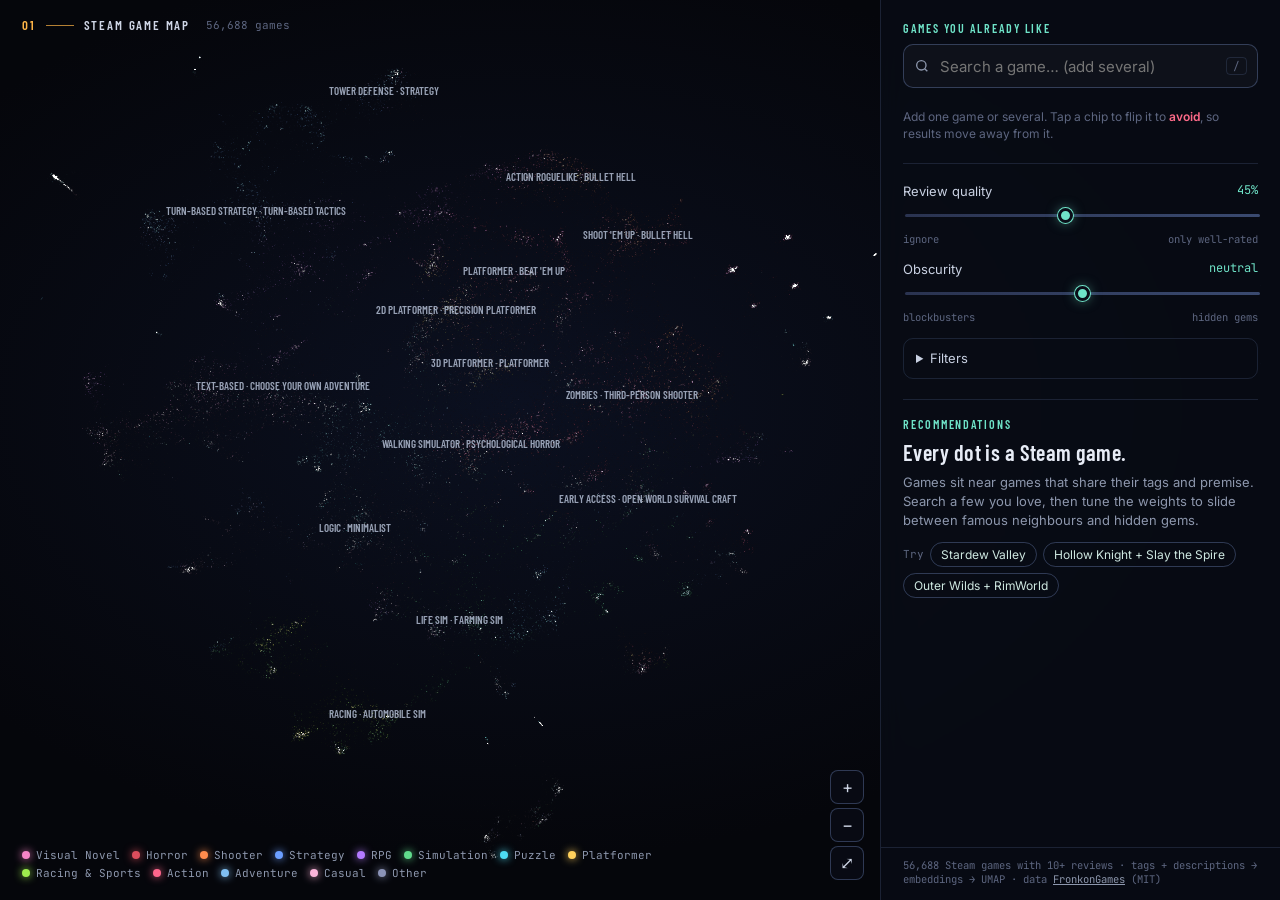
==== index.html @ 376da9a8 "Steam Game Map: search games you like on a map of every Steam game Co-Authored-By: Claude Opus 5.5 <" ====
<!doctype html>
<html lang="en">
<head>
<meta charset="utf-8">
<meta name="viewport" content="width=device-width, initial-scale=1">
<title>Steam Game Map</title>
<meta name="description" content="Search games you already like on a map of every Steam game and get recommendations weighted by reviews and obscurity.">
<link rel="preconnect" href="https://fonts.googleapis.com">
<link href="https://fonts.googleapis.com/css2?family=Barlow+Condensed:wght@500;600;700&family=JetBrains+Mono:wght@400;500&family=Inter:wght@400;500;600&display=swap" rel="stylesheet">
<link rel="stylesheet" href="style.css">
</head>
<body>
<canvas id="gl"></canvas>
<canvas id="overlay"></canvas>

<header class="brand">
  <span class="idx">01</span><span class="rule"></span><span>STEAM GAME MAP</span>
  <span class="count" id="count"></span>
</header>

<aside id="panel">
  <div class="panel-scroll">
    <section class="search">
      <label class="eyebrow" for="q">Games you already like</label>
      <div class="searchbox">
        <svg viewBox="0 0 24 24" aria-hidden="true"><circle cx="11" cy="11" r="7"/><path d="M20 20l-4-4"/></svg>
        <input id="q" type="text" autocomplete="off" spellcheck="false" placeholder="Search a game… (add several)">
        <kbd>/</kbd>
      </div>
      <ul id="suggest" role="listbox"></ul>
      <div id="chips"></div>
      <p class="hint" id="hint">Add one game or several. Tap a chip to flip it to <b class="avoid-word">avoid</b>, so results move away from it.</p>
    </section>

    <section class="controls" id="controls">
      <div class="seg" role="radiogroup" aria-label="Combine games">
        <button data-mode="all" class="on" role="radio" aria-checked="true">Like all<small>close to every pick</small></button>
        <button data-mode="any" role="radio" aria-checked="false">Like any<small>near at least one</small></button>
      </div>

      <div class="slider">
        <div class="row"><span>Review quality</span><output id="o-quality"></output></div>
        <input type="range" id="quality" min="0" max="100" value="45">
        <div class="ends"><span>ignore</span><span>only well-rated</span></div>
      </div>
      <div class="slider">
        <div class="row"><span>Obscurity</span><output id="o-obscure"></output></div>
        <input type="range" id="obscure" min="-100" max="100" value="0">
        <div class="ends"><span>blockbusters</span><span>hidden gems</span></div>
      </div>

      <details class="filters">
        <summary>Filters</summary>
        <div class="frow">
          <label>Min reviews<select id="minrev">
            <option value="10">10+</option><option value="50" selected>50+</option><option value="200">200+</option>
            <option value="1000">1k+</option><option value="10000">10k+</option></select></label>
          <label>Max price<select id="maxprice">
            <option value="99999" selected>Any</option><option value="0">Free</option><option value="500">Under $5</option>
            <option value="1000">Under $10</option><option value="2000">Under $20</option><option value="4000">Under $40</option></select></label>
        </div>
        <div class="frow">
          <label>From year<input type="number" id="y0" min="1997" max="2026" value="1997"></label>
          <label>To year<input type="number" id="y1" min="1997" max="2026" value="2026"></label>
        </div>
      </details>
    </section>

    <section class="results">
      <div class="eyebrow results-head"><span id="rtitle">Recommendations</span><span id="rcount"></span></div>
      <ol id="list"></ol>
      <div id="empty" class="empty">
        <p class="big">Every dot is a Steam game.</p>
        <p>Games sit near games that share their tags and premise. Search a few you love, then tune the weights to slide between famous neighbours and hidden gems.</p>
        <div class="try">Try
          <button data-try="413150">Stardew Valley</button>
          <button data-try="367520,646570">Hollow Knight + Slay the Spire</button>
          <button data-try="753640,294100">Outer Wilds + RimWorld</button>
        </div>
      </div>
    </section>
  </div>
  <footer class="src" id="src"></footer>
</aside>

<div id="legend"></div>
<div id="tip" role="tooltip"></div>
<div id="zoom">
  <button id="zin" aria-label="Zoom in">+</button>
  <button id="zout" aria-label="Zoom out">−</button>
  <button id="zfit" aria-label="Fit map">⤢</button>
</div>
<div id="loading"><div class="pulse"></div><span id="loadmsg">Loading every Steam game…</span></div>

<script src="app.js"></script>
</body>
</html>
---- style.css ----
:root {
  --bg: #05060b;
  --panel: rgba(9, 12, 22, 0.86);
  --panel-solid: #0a0d18;
  --line: rgba(130, 160, 220, 0.16);
  --line-strong: rgba(130, 160, 220, 0.32);
  --text: #e7ecf6;
  --muted: #8d97ad;
  --dim: #5d6680;
  --accent: #ffb547;      /* selected games */
  --accent-2: #6fe3c8;    /* recommendations */
  --avoid: #ff6b8a;
  --mono: "JetBrains Mono", ui-monospace, Menlo, monospace;
  --cond: "Barlow Condensed", "Inter", sans-serif;
  --sans: "Inter", system-ui, -apple-system, sans-serif;
  --panel-w: 400px;
  color-scheme: dark;
}
* { box-sizing: border-box; }
html, body { margin: 0; height: 100%; overflow: hidden; background: var(--bg); color: var(--text); font: 14px/1.45 var(--sans); }
canvas { position: fixed; inset: 0; width: 100%; height: 100%; display: block; }
#gl { background: radial-gradient(ellipse at 40% 45%, #0b1020 0%, #05060b 65%); }
#overlay { pointer-events: none; }
button { font: inherit; color: inherit; cursor: pointer; }

.brand {
  position: fixed; top: 18px; left: 22px; display: flex; align-items: center; gap: 10px;
  font: 600 13px/1 var(--cond); letter-spacing: .14em; color: #cfd6e6; pointer-events: none;
}
.brand .idx { color: var(--accent); }
.brand .rule { width: 28px; height: 1px; background: var(--accent); opacity: .7; }
.brand .count { font: 400 11px var(--mono); letter-spacing: 0; color: var(--dim); margin-left: 6px; }

/* ---------- panel ---------- */
#panel {
  position: fixed; top: 0; right: 0; bottom: 0; width: var(--panel-w);
  background: var(--panel); backdrop-filter: blur(14px); -webkit-backdrop-filter: blur(14px);
  border-left: 1px solid var(--line); display: flex; flex-direction: column; z-index: 5;
}
.panel-scroll { flex: 1; overflow-y: auto; padding: 22px 22px 12px; scrollbar-width: thin; scrollbar-color: #2a3350 transparent; }
.eyebrow { font: 600 12px/1 var(--cond); letter-spacing: .16em; text-transform: uppercase; color: var(--accent-2); display: block; margin-bottom: 10px; }

.searchbox { position: relative; display: flex; align-items: center; gap: 8px; border: 1px solid var(--line-strong); border-radius: 10px; padding: 0 10px; background: rgba(255,255,255,.03); transition: border-color .15s; }
.searchbox:focus-within { border-color: var(--accent); box-shadow: 0 0 0 3px rgba(255,181,71,.12); }
.searchbox svg { width: 16px; height: 16px; fill: none; stroke: var(--muted); stroke-width: 2; flex: none; }
.searchbox input { flex: 1; min-width: 0; height: 42px; background: none; border: 0; outline: 0; color: var(--text); font: 15px var(--sans); }
.searchbox kbd { font: 11px var(--mono); color: var(--dim); border: 1px solid var(--line); border-radius: 4px; padding: 1px 6px; }

#suggest { list-style: none; margin: 6px 0 0; padding: 4px; border: 1px solid var(--line-strong); border-radius: 10px; background: var(--panel-solid); display: none; max-height: 340px; overflow-y: auto; }
#suggest.open { display: block; }
#suggest li { display: flex; align-items: center; gap: 10px; padding: 6px 8px; border-radius: 7px; cursor: pointer; }
#suggest li.act, #suggest li:hover { background: rgba(111,227,200,.1); }
#suggest img { width: 64px; height: 30px; object-fit: cover; border-radius: 4px; background: #141a2c; flex: none; }
#suggest .nm { flex: 1; min-width: 0; white-space: nowrap; overflow: hidden; text-overflow: ellipsis; }
#suggest .mt { font: 11px var(--mono); color: var(--dim); flex: none; }

#chips { display: flex; flex-wrap: wrap; gap: 6px; margin-top: 10px; }
.chip { display: inline-flex; align-items: center; gap: 6px; border: 1px solid rgba(255,181,71,.5); background: rgba(255,181,71,.1); color: #ffd79a; border-radius: 999px; padding: 4px 4px 4px 11px; font-size: 13px; max-width: 100%; }
.chip.avoid { border-color: rgba(255,107,138,.55); background: rgba(255,107,138,.1); color: #ffb3c3; }
.chip.avoid .lbl { text-decoration: line-through; text-decoration-color: rgba(255,107,138,.7); }
.chip .lbl { white-space: nowrap; overflow: hidden; text-overflow: ellipsis; cursor: pointer; }
.chip .x { border: 0; background: rgba(255,255,255,.08); width: 20px; height: 20px; border-radius: 50%; line-height: 1; font-size: 13px; flex: none; }
.chip .x:hover { background: rgba(255,255,255,.2); }
.hint { color: var(--dim); font-size: 12px; margin: 10px 0 0; }
.avoid-word { color: var(--avoid); font-weight: 600; }

.controls { margin-top: 20px; padding-top: 18px; border-top: 1px solid var(--line); }
.seg { display: grid; grid-template-columns: repeat(2, 1fr); gap: 4px; padding: 3px; border: 1px solid var(--line); border-radius: 10px; margin-bottom: 16px; }
.seg button { border: 0; background: none; padding: 7px 4px; border-radius: 7px; font-weight: 600; font-size: 13px; color: var(--muted); display: flex; flex-direction: column; align-items: center; gap: 1px; }
.seg button small { font: 400 10px var(--sans); color: var(--dim); }
.seg button.on { background: rgba(111,227,200,.13); color: var(--accent-2); }
.seg.single { display: none; }

.slider { margin-bottom: 14px; }
.slider .row { display: flex; justify-content: space-between; font-size: 13px; color: #c9d1e2; margin-bottom: 4px; }
.slider output { font: 12px var(--mono); color: var(--accent-2); }
.slider .ends { display: flex; justify-content: space-between; font: 10.5px var(--mono); color: var(--dim); margin-top: 2px; }
input[type=range] { -webkit-appearance: none; appearance: none; width: 100%; height: 18px; background: transparent; }
input[type=range]::-webkit-slider-runnable-track { height: 3px; border-radius: 3px; background: linear-gradient(90deg, #2a3350, #3a4a70); }
input[type=range]::-moz-range-track { height: 3px; border-radius: 3px; background: #2f3a58; }
input[type=range]::-webkit-slider-thumb { -webkit-appearance: none; width: 15px; height: 15px; margin-top: -6px; border-radius: 50%; background: var(--accent-2); border: 3px solid var(--panel-solid); box-shadow: 0 0 0 1px var(--accent-2), 0 0 12px rgba(111,227,200,.5); }
input[type=range]::-moz-range-thumb { width: 12px; height: 12px; border-radius: 50%; background: var(--accent-2); border: 3px solid var(--panel-solid); }

.filters { border: 1px solid var(--line); border-radius: 10px; padding: 0 12px; }
.filters summary { cursor: pointer; padding: 10px 0; font-size: 13px; color: #c9d1e2; }
.filters[open] summary { border-bottom: 1px solid var(--line); margin-bottom: 10px; }
.frow { display: grid; grid-template-columns: 1fr 1fr; gap: 10px; margin-bottom: 10px; }
.frow label { display: flex; flex-direction: column; gap: 4px; font-size: 11.5px; color: var(--muted); }
.frow select, .frow input { background: #0e1324; color: var(--text); border: 1px solid var(--line-strong); border-radius: 7px; height: 32px; padding: 0 8px; font: 13px var(--sans); }

.results { margin-top: 20px; padding-top: 18px; border-top: 1px solid var(--line); }
.results-head { display: flex; justify-content: space-between; }
.results-head #rcount { color: var(--dim); font: 11px var(--mono); letter-spacing: 0; text-transform: none; }
#list { list-style: none; margin: 0; padding: 0; counter-reset: r; }
#list li { position: relative; display: grid; grid-template-columns: 120px 1fr; gap: 10px; padding: 9px 8px; margin: 0 -8px; border-radius: 9px; cursor: pointer; counter-increment: r; }
#list li:hover, #list li.hot { background: rgba(111,227,200,.07); }
#list img { width: 120px; height: 56px; object-fit: cover; border-radius: 6px; background: #141a2c; }
#list .t { font-weight: 600; font-size: 14px; line-height: 1.25; white-space: nowrap; overflow: hidden; text-overflow: ellipsis; }
#list .t::before { content: counter(r) "  "; font: 500 11px var(--mono); color: var(--dim); }
#list .m { font: 11px var(--mono); color: var(--muted); margin-top: 3px; display: flex; gap: 10px; flex-wrap: wrap; }
#list .m .sim { color: var(--accent-2); }
#list .m .gem { color: #c6a7ff; }
#list .tags { font-size: 11.5px; color: var(--dim); margin-top: 3px; white-space: nowrap; overflow: hidden; text-overflow: ellipsis; }
#list .why { font-size: 11.5px; color: #a8b2c8; margin-top: 2px; white-space: nowrap; overflow: hidden; text-overflow: ellipsis; }
#list .acts { position: absolute; right: 8px; top: 8px; display: none; gap: 4px; }
#list li:hover .acts, #list li:focus-within .acts { display: flex; }
#list .acts a, #list .acts button { font: 11px var(--sans); border: 1px solid var(--line-strong); background: var(--panel-solid); color: var(--text); padding: 3px 7px; border-radius: 6px; text-decoration: none; }
#list .acts button:hover, #list .acts a:hover { border-color: var(--accent); color: var(--accent); }

.empty { color: var(--muted); font-size: 13px; }
.empty .big { font: 600 22px/1.15 var(--cond); letter-spacing: .02em; color: var(--text); margin: 0 0 8px; }
.empty p { margin: 0 0 12px; }
.try { display: flex; flex-wrap: wrap; gap: 6px; align-items: center; font: 11px var(--mono); color: var(--dim); }
.try button { border: 1px solid var(--line-strong); background: none; border-radius: 999px; padding: 4px 10px; font: 12px var(--sans); color: #cfe9e2; }
.try button:hover { border-color: var(--accent-2); }

.src { padding: 10px 22px 14px; font: 10.5px var(--mono); color: var(--dim); border-top: 1px solid var(--line); }
.src a { color: var(--muted); }

/* ---------- map chrome ---------- */
#legend { position: fixed; left: 22px; bottom: 20px; display: flex; flex-wrap: wrap; gap: 4px 12px; max-width: calc(100vw - var(--panel-w) - 120px); font: 11px var(--mono); color: var(--muted); z-index: 3; }
#legend span { display: inline-flex; align-items: center; gap: 6px; cursor: pointer; user-select: none; }
#legend span.off { opacity: .3; }
#legend i { width: 8px; height: 8px; border-radius: 50%; box-shadow: 0 0 8px currentColor; }

#zoom { position: fixed; right: calc(var(--panel-w) + 16px); bottom: 20px; display: flex; flex-direction: column; gap: 4px; z-index: 3; }
#zoom button { width: 34px; height: 34px; border-radius: 8px; border: 1px solid var(--line-strong); background: rgba(9,12,22,.8); font-size: 17px; color: #cfd6e6; }
#zoom button:hover { border-color: var(--accent-2); }

#tip { position: fixed; z-index: 10; pointer-events: none; width: 260px; background: rgba(8,11,20,.96); border: 1px solid var(--line-strong); border-radius: 10px; padding: 8px; display: none; box-shadow: 0 10px 30px rgba(0,0,0,.5); }
#tip img { width: 100%; height: 112px; object-fit: cover; border-radius: 6px; background: #141a2c; display: block; }
#tip .t { font: 600 17px/1.15 var(--cond); letter-spacing: .02em; margin: 7px 2px 2px; }
#tip .m { font: 11px var(--mono); color: var(--muted); margin: 0 2px; }
#tip .d { font-size: 12px; color: #aab3c6; margin: 5px 2px 2px; display: -webkit-box; -webkit-line-clamp: 3; -webkit-box-orient: vertical; overflow: hidden; }
#tip .k { font-size: 11px; color: var(--accent-2); margin: 4px 2px 0; }

#loading { position: fixed; inset: 0; display: flex; flex-direction: column; align-items: center; justify-content: center; gap: 16px; z-index: 20; background: var(--bg); font: 12px var(--mono); color: var(--muted); transition: opacity .5s; }
#loading.done { opacity: 0; pointer-events: none; visibility: hidden; transition: opacity .5s, visibility 0s .5s; }
.pulse { width: 14px; height: 14px; border-radius: 50%; background: var(--accent); box-shadow: 0 0 30px var(--accent); animation: p 1.2s ease-in-out infinite; }
@keyframes p { 50% { transform: scale(1.8); opacity: .5; } }

/* ---------- phone ---------- */
@media (max-width: 760px) {
  :root { --panel-w: 100vw; }
  #panel { top: auto; height: 52vh; border-left: 0; border-top: 1px solid var(--line-strong); border-radius: 16px 16px 0 0; }
  .panel-scroll { padding: 16px; }
  #legend { display: none; }
  #zoom { right: 16px; bottom: calc(52vh + 12px); flex-direction: row; }
  .brand { left: 16px; top: 14px; }
  #list li { grid-template-columns: 96px 1fr; }
  #list img { width: 96px; height: 45px; }
  #tip { width: 220px; }
}
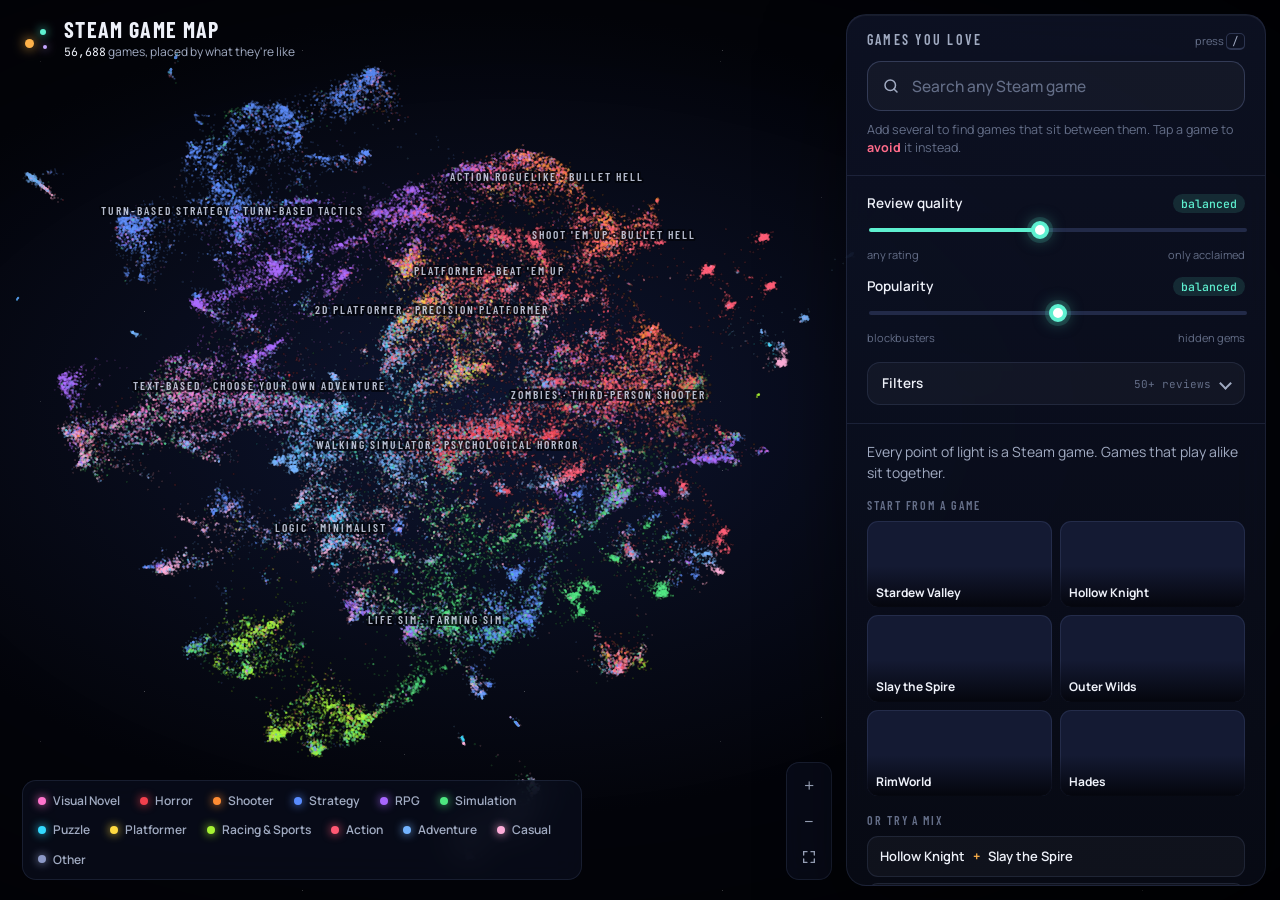
==== commit be040de4: "Redesign: star-atlas map, glass panel, cover-art result cards Coloured nebula via additive glow pass" ====
--- a/index.html
+++ b/index.html
@@ -2,96 +2,107 @@
 <html lang="en">
 <head>
 <meta charset="utf-8">
-<meta name="viewport" content="width=device-width, initial-scale=1">
+<meta name="viewport" content="width=device-width, initial-scale=1, viewport-fit=cover">
 <title>Steam Game Map</title>
 <meta name="description" content="Search games you already like on a map of every Steam game and get recommendations weighted by reviews and obscurity.">
+<meta property="og:title" content="Steam Game Map">
+<meta property="og:description" content="56,688 Steam games placed by what they're like. Search the ones you love, find what sits between them.">
 <link rel="preconnect" href="https://fonts.googleapis.com">
-<link href="https://fonts.googleapis.com/css2?family=Barlow+Condensed:wght@500;600;700&family=JetBrains+Mono:wght@400;500&family=Inter:wght@400;500;600&display=swap" rel="stylesheet">
-<link rel="stylesheet" href="style.css">
+<link rel="preconnect" href="https://fonts.gstatic.com" crossorigin>
+<link href="https://fonts.googleapis.com/css2?family=Barlow+Condensed:wght@500;600;700&family=JetBrains+Mono:wght@400;500&family=Manrope:wght@400;500;600;700&display=swap" rel="stylesheet">
+<link rel="stylesheet" href="style.css?v=3">
 </head>
 <body>
 <canvas id="gl"></canvas>
 <canvas id="overlay"></canvas>
+<div class="vignette" aria-hidden="true"></div>
 
-<header class="brand">
-  <span class="idx">01</span><span class="rule"></span><span>STEAM GAME MAP</span>
-  <span class="count" id="count"></span>
-</header>
+<div class="lockup">
+  <div class="mark" aria-hidden="true"><i></i><i></i><i></i></div>
+  <div>
+    <div class="name">Steam Game Map</div>
+    <div class="sub"><span id="count">56,688</span> games, placed by what they're like</div>
+  </div>
+</div>
 
 <aside id="panel">
-  <div class="panel-scroll">
-    <section class="search">
-      <label class="eyebrow" for="q">Games you already like</label>
+  <div class="grab" aria-hidden="true"></div>
+  <div class="panel-scroll" id="scroll">
+    <section class="block search">
+      <div class="block-head"><h2>Games you love</h2><span class="hint-key">press <kbd>/</kbd></span></div>
       <div class="searchbox">
         <svg viewBox="0 0 24 24" aria-hidden="true"><circle cx="11" cy="11" r="7"/><path d="M20 20l-4-4"/></svg>
-        <input id="q" type="text" autocomplete="off" spellcheck="false" placeholder="Search a game… (add several)">
-        <kbd>/</kbd>
+        <input id="q" type="text" autocomplete="off" spellcheck="false" placeholder="Search any Steam game">
       </div>
-      <ul id="suggest" role="listbox"></ul>
+      <ul id="suggest" role="listbox" aria-label="Matching games"></ul>
       <div id="chips"></div>
-      <p class="hint" id="hint">Add one game or several. Tap a chip to flip it to <b class="avoid-word">avoid</b>, so results move away from it.</p>
+      <p class="note" id="hint">Add several to find games that sit between them. Tap a game to <b class="avoid-word">avoid</b> it instead.</p>
     </section>
 
-    <section class="controls" id="controls">
-      <div class="seg" role="radiogroup" aria-label="Combine games">
-        <button data-mode="all" class="on" role="radio" aria-checked="true">Like all<small>close to every pick</small></button>
-        <button data-mode="any" role="radio" aria-checked="false">Like any<small>near at least one</small></button>
+    <section class="block controls" id="controls">
+      <div class="seg" role="radiogroup" aria-label="How to combine your games">
+        <button data-mode="all" class="on" role="radio" aria-checked="true"><b>Like all</b><small>close to every game</small></button>
+        <button data-mode="any" role="radio" aria-checked="false"><b>Like any</b><small>close to at least one</small></button>
       </div>
 
-      <div class="slider">
-        <div class="row"><span>Review quality</span><output id="o-quality"></output></div>
-        <input type="range" id="quality" min="0" max="100" value="45">
-        <div class="ends"><span>ignore</span><span>only well-rated</span></div>
-      </div>
-      <div class="slider">
-        <div class="row"><span>Obscurity</span><output id="o-obscure"></output></div>
-        <input type="range" id="obscure" min="-100" max="100" value="0">
-        <div class="ends"><span>blockbusters</span><span>hidden gems</span></div>
+      <div class="tune">
+        <div class="slider">
+          <div class="row"><label for="quality">Review quality</label><output id="o-quality"></output></div>
+          <input type="range" id="quality" min="0" max="100" value="45">
+          <div class="ends"><span>any rating</span><span>only acclaimed</span></div>
+        </div>
+        <div class="slider">
+          <div class="row"><label for="obscure">Popularity</label><output id="o-obscure"></output></div>
+          <input type="range" id="obscure" min="-100" max="100" value="0" class="bipolar">
+          <div class="ends"><span>blockbusters</span><span>hidden gems</span></div>
+        </div>
       </div>
 
       <details class="filters">
-        <summary>Filters</summary>
+        <summary><span>Filters</span><span class="fsum" id="fsum">50+ reviews</span></summary>
         <div class="frow">
           <label>Min reviews<select id="minrev">
             <option value="10">10+</option><option value="50" selected>50+</option><option value="200">200+</option>
             <option value="1000">1k+</option><option value="10000">10k+</option></select></label>
-          <label>Max price<select id="maxprice">
-            <option value="99999" selected>Any</option><option value="0">Free</option><option value="500">Under $5</option>
+          <label>Price<select id="maxprice">
+            <option value="99999" selected>Any price</option><option value="0">Free only</option><option value="500">Under $5</option>
             <option value="1000">Under $10</option><option value="2000">Under $20</option><option value="4000">Under $40</option></select></label>
         </div>
         <div class="frow">
-          <label>From year<input type="number" id="y0" min="1997" max="2026" value="1997"></label>
-          <label>To year<input type="number" id="y1" min="1997" max="2026" value="2026"></label>
+          <label>Released from<input type="number" id="y0" min="1997" max="2026" value="1997"></label>
+          <label>Released to<input type="number" id="y1" min="1997" max="2026" value="2026"></label>
         </div>
       </details>
     </section>
 
-    <section class="results">
-      <div class="eyebrow results-head"><span id="rtitle">Recommendations</span><span id="rcount"></span></div>
+    <section class="block results">
+      <div class="block-head" id="rhead"><h2 id="rtitle">Recommendations</h2><span id="rcount"></span></div>
       <ol id="list"></ol>
       <div id="empty" class="empty">
-        <p class="big">Every dot is a Steam game.</p>
-        <p>Games sit near games that share their tags and premise. Search a few you love, then tune the weights to slide between famous neighbours and hidden gems.</p>
-        <div class="try">Try
-          <button data-try="413150">Stardew Valley</button>
-          <button data-try="367520,646570">Hollow Knight + Slay the Spire</button>
-          <button data-try="753640,294100">Outer Wilds + RimWorld</button>
+        <p class="lead">Every point of light is a Steam game. Games that play alike sit together.</p>
+        <h3>Start from a game</h3>
+        <div class="starts" id="starts"></div>
+        <h3>Or try a mix</h3>
+        <div class="mixes">
+          <button data-try="367520,646570"><span>Hollow Knight</span><i>+</i><span>Slay the Spire</span></button>
+          <button data-try="753640,294100"><span>Outer Wilds</span><i>+</i><span>RimWorld</span></button>
+          <button data-try="413150,105600"><span>Stardew Valley</span><i>+</i><span>Terraria</span></button>
         </div>
       </div>
     </section>
+    <footer class="src" id="src"></footer>
   </div>
-  <footer class="src" id="src"></footer>
 </aside>
 
-<div id="legend"></div>
-<div id="tip" role="tooltip"></div>
-<div id="zoom">
+<div id="legend" class="glass"></div>
+<div id="zoom" class="glass">
   <button id="zin" aria-label="Zoom in">+</button>
   <button id="zout" aria-label="Zoom out">−</button>
-  <button id="zfit" aria-label="Fit map">⤢</button>
+  <button id="zfit" aria-label="Show the whole map"><svg viewBox="0 0 24 24" aria-hidden="true"><path d="M4 9V4h5M20 9V4h-5M4 15v5h5M20 15v5h-5"/></svg></button>
 </div>
-<div id="loading"><div class="pulse"></div><span id="loadmsg">Loading every Steam game…</span></div>
+<div id="tip" role="tooltip"></div>
+<div id="loading"><div class="orbit"><i></i></div><span id="loadmsg">Charting every Steam game…</span></div>
 
-<script src="app.js"></script>
+<script src="app.js?v=3"></script>
 </body>
 </html>
--- a/style.css
+++ b/style.css
@@ -1,153 +1,246 @@
+/* Star-atlas look: a deep-space map with a floating glass instrument panel.
+   Amber = games you picked, aqua = recommendations, rose = avoided. */
 :root {
-  --bg: #05060b;
-  --panel: rgba(9, 12, 22, 0.86);
-  --panel-solid: #0a0d18;
-  --line: rgba(130, 160, 220, 0.16);
-  --line-strong: rgba(130, 160, 220, 0.32);
-  --text: #e7ecf6;
-  --muted: #8d97ad;
-  --dim: #5d6680;
-  --accent: #ffb547;      /* selected games */
-  --accent-2: #6fe3c8;    /* recommendations */
-  --avoid: #ff6b8a;
+  --void: #03040a;
+  --void-2: #0a0f22;
+  --glass: rgba(10, 14, 28, 0.78);
+  --glass-solid: #0c1122;
+  --raise: rgba(255, 255, 255, 0.035);
+  --raise-2: rgba(255, 255, 255, 0.07);
+  --line: rgba(150, 172, 235, 0.12);
+  --line-2: rgba(150, 172, 235, 0.24);
+  --text: #eef1f9;
+  --muted: #a1abc2;
+  --dim: #646e88;
+  --amber: #ffb24a;
+  --amber-soft: rgba(255, 178, 74, 0.14);
+  --aqua: #5ef0d0;
+  --aqua-soft: rgba(94, 240, 208, 0.12);
+  --rose: #ff6b8a;
+  --rose-soft: rgba(255, 107, 138, 0.12);
+  --steam-pos: #66c0f4;   /* Steam's own rating colours */
+  --steam-mixed: #c9a85c;
+  --steam-neg: #e0703a;
+  --gem: #c4a6ff;
+  --display: "Barlow Condensed", "Arial Narrow", sans-serif;
+  --body: "Manrope", system-ui, -apple-system, "Segoe UI", sans-serif;
   --mono: "JetBrains Mono", ui-monospace, Menlo, monospace;
-  --cond: "Barlow Condensed", "Inter", sans-serif;
-  --sans: "Inter", system-ui, -apple-system, sans-serif;
-  --panel-w: 400px;
+  --panel-w: 420px;
+  --gap: 14px;
+  --r: 16px;
   color-scheme: dark;
 }
 * { box-sizing: border-box; }
-html, body { margin: 0; height: 100%; overflow: hidden; background: var(--bg); color: var(--text); font: 14px/1.45 var(--sans); }
+[hidden] { display: none !important; }
+html, body { margin: 0; height: 100%; overflow: hidden; background: var(--void); color: var(--text); font: 14px/1.45 var(--body); -webkit-font-smoothing: antialiased; }
 canvas { position: fixed; inset: 0; width: 100%; height: 100%; display: block; }
-#gl { background: radial-gradient(ellipse at 40% 45%, #0b1020 0%, #05060b 65%); }
+#gl {
+  background:
+    radial-gradient(1px 1px at 12% 18%, rgba(255,255,255,.5), transparent 60%),
+    radial-gradient(1px 1px at 72% 12%, rgba(255,255,255,.35), transparent 60%),
+    radial-gradient(1px 1px at 38% 82%, rgba(255,255,255,.35), transparent 60%),
+    radial-gradient(1px 1px at 88% 64%, rgba(255,255,255,.4), transparent 60%),
+    radial-gradient(1px 1px at 22% 58%, rgba(255,255,255,.25), transparent 60%),
+    radial-gradient(1px 1px at 58% 38%, rgba(255,255,255,.2), transparent 60%),
+    radial-gradient(ellipse 70% 60% at 38% 46%, #0d1430 0%, rgba(10,15,34,.6) 45%, transparent 75%),
+    var(--void);
+  background-size: 340px 340px, 420px 420px, 380px 380px, 460px 460px, 300px 300px, 520px 520px, 100% 100%, 100% 100%;
+}
 #overlay { pointer-events: none; }
+.vignette { position: fixed; inset: 0; pointer-events: none; background: radial-gradient(ellipse at 40% 50%, transparent 55%, rgba(0,0,0,.55) 100%); }
 button { font: inherit; color: inherit; cursor: pointer; }
-
-.brand {
-  position: fixed; top: 18px; left: 22px; display: flex; align-items: center; gap: 10px;
-  font: 600 13px/1 var(--cond); letter-spacing: .14em; color: #cfd6e6; pointer-events: none;
-}
-.brand .idx { color: var(--accent); }
-.brand .rule { width: 28px; height: 1px; background: var(--accent); opacity: .7; }
-.brand .count { font: 400 11px var(--mono); letter-spacing: 0; color: var(--dim); margin-left: 6px; }
+:focus-visible { outline: 2px solid var(--aqua); outline-offset: 2px; }
+.glass { background: var(--glass); backdrop-filter: blur(16px) saturate(1.3); -webkit-backdrop-filter: blur(16px) saturate(1.3); border: 1px solid var(--line); }
+
+/* ---------- lockup ---------- */
+.lockup { position: fixed; top: calc(18px + env(safe-area-inset-top, 0px)); left: max(22px, env(safe-area-inset-left, 0px)); display: flex; align-items: center; gap: 12px; pointer-events: none; z-index: 2; }
+.lockup .mark { position: relative; width: 30px; height: 30px; }
+.lockup .mark i { position: absolute; border-radius: 50%; }
+.lockup .mark i:nth-child(1) { width: 9px; height: 9px; left: 3px; top: 15px; background: var(--amber); box-shadow: 0 0 12px var(--amber); }
+.lockup .mark i:nth-child(2) { width: 6px; height: 6px; left: 18px; top: 5px; background: var(--aqua); box-shadow: 0 0 10px var(--aqua); }
+.lockup .mark i:nth-child(3) { width: 4px; height: 4px; left: 21px; top: 21px; background: #c4a6ff; box-shadow: 0 0 8px #c4a6ff; }
+.lockup .name { font: 700 22px/1 var(--display); letter-spacing: .06em; text-transform: uppercase; }
+.lockup .sub { font-size: 12px; color: var(--muted); margin-top: 3px; }
+.lockup .sub span { font-family: var(--mono); color: var(--text); font-size: 11.5px; }
 
 /* ---------- panel ---------- */
 #panel {
-  position: fixed; top: 0; right: 0; bottom: 0; width: var(--panel-w);
-  background: var(--panel); backdrop-filter: blur(14px); -webkit-backdrop-filter: blur(14px);
-  border-left: 1px solid var(--line); display: flex; flex-direction: column; z-index: 5;
-}
-.panel-scroll { flex: 1; overflow-y: auto; padding: 22px 22px 12px; scrollbar-width: thin; scrollbar-color: #2a3350 transparent; }
-.eyebrow { font: 600 12px/1 var(--cond); letter-spacing: .16em; text-transform: uppercase; color: var(--accent-2); display: block; margin-bottom: 10px; }
-
-.searchbox { position: relative; display: flex; align-items: center; gap: 8px; border: 1px solid var(--line-strong); border-radius: 10px; padding: 0 10px; background: rgba(255,255,255,.03); transition: border-color .15s; }
-.searchbox:focus-within { border-color: var(--accent); box-shadow: 0 0 0 3px rgba(255,181,71,.12); }
-.searchbox svg { width: 16px; height: 16px; fill: none; stroke: var(--muted); stroke-width: 2; flex: none; }
-.searchbox input { flex: 1; min-width: 0; height: 42px; background: none; border: 0; outline: 0; color: var(--text); font: 15px var(--sans); }
-.searchbox kbd { font: 11px var(--mono); color: var(--dim); border: 1px solid var(--line); border-radius: 4px; padding: 1px 6px; }
-
-#suggest { list-style: none; margin: 6px 0 0; padding: 4px; border: 1px solid var(--line-strong); border-radius: 10px; background: var(--panel-solid); display: none; max-height: 340px; overflow-y: auto; }
+  position: fixed; top: var(--gap); right: var(--gap); bottom: var(--gap); width: var(--panel-w);
+  display: flex; flex-direction: column; z-index: 5; border-radius: 20px; overflow: hidden;
+  background: linear-gradient(180deg, rgba(14,19,38,.86), rgba(8,11,22,.9));
+  backdrop-filter: blur(18px) saturate(1.3); -webkit-backdrop-filter: blur(18px) saturate(1.3);
+  border: 1px solid var(--line); box-shadow: 0 30px 80px rgba(0,0,0,.5), inset 0 1px 0 rgba(255,255,255,.05);
+}
+.grab { display: none; }
+.panel-scroll { flex: 1; display: flex; flex-direction: column; overflow-y: auto; scrollbar-width: thin; scrollbar-color: #29325a transparent; }
+.block { padding: 18px 20px; border-bottom: 1px solid var(--line); }
+.block:last-child { border-bottom: 0; }
+.block-head { display: flex; align-items: baseline; justify-content: space-between; gap: 10px; margin-bottom: 12px; }
+.block-head h2 { margin: 0; font: 600 14px/1 var(--display); letter-spacing: .16em; text-transform: uppercase; color: var(--muted); }
+.hint-key { font-size: 11px; color: var(--dim); }
+kbd { font: 11px var(--mono); color: var(--muted); border: 1px solid var(--line-2); border-bottom-width: 2px; border-radius: 5px; padding: 0 5px; }
+
+.searchbox { display: flex; align-items: center; gap: 10px; padding: 0 14px; border-radius: 14px; background: var(--raise); border: 1px solid var(--line-2); transition: border-color .15s, box-shadow .15s, background .15s; }
+.searchbox:focus-within { border-color: rgba(255,178,74,.7); background: rgba(255,178,74,.04); box-shadow: 0 0 0 4px rgba(255,178,74,.1); }
+.searchbox svg { width: 18px; height: 18px; fill: none; stroke: var(--muted); stroke-width: 2; stroke-linecap: round; flex: none; }
+.searchbox input { flex: 1; min-width: 0; height: 48px; background: none; border: 0; outline: 0; color: var(--text); font: 500 15.5px var(--body); }
+.searchbox input::placeholder { color: var(--dim); }
+
+#suggest { list-style: none; margin: 8px 0 0; padding: 6px; border: 1px solid var(--line-2); border-radius: 14px; background: var(--glass-solid); display: none; max-height: 380px; overflow-y: auto; box-shadow: 0 20px 40px rgba(0,0,0,.45); }
 #suggest.open { display: block; }
-#suggest li { display: flex; align-items: center; gap: 10px; padding: 6px 8px; border-radius: 7px; cursor: pointer; }
-#suggest li.act, #suggest li:hover { background: rgba(111,227,200,.1); }
-#suggest img { width: 64px; height: 30px; object-fit: cover; border-radius: 4px; background: #141a2c; flex: none; }
-#suggest .nm { flex: 1; min-width: 0; white-space: nowrap; overflow: hidden; text-overflow: ellipsis; }
-#suggest .mt { font: 11px var(--mono); color: var(--dim); flex: none; }
-
-#chips { display: flex; flex-wrap: wrap; gap: 6px; margin-top: 10px; }
-.chip { display: inline-flex; align-items: center; gap: 6px; border: 1px solid rgba(255,181,71,.5); background: rgba(255,181,71,.1); color: #ffd79a; border-radius: 999px; padding: 4px 4px 4px 11px; font-size: 13px; max-width: 100%; }
-.chip.avoid { border-color: rgba(255,107,138,.55); background: rgba(255,107,138,.1); color: #ffb3c3; }
-.chip.avoid .lbl { text-decoration: line-through; text-decoration-color: rgba(255,107,138,.7); }
-.chip .lbl { white-space: nowrap; overflow: hidden; text-overflow: ellipsis; cursor: pointer; }
-.chip .x { border: 0; background: rgba(255,255,255,.08); width: 20px; height: 20px; border-radius: 50%; line-height: 1; font-size: 13px; flex: none; }
+#suggest li { display: flex; align-items: center; gap: 12px; padding: 6px; border-radius: 10px; cursor: pointer; }
+#suggest li.act, #suggest li:hover { background: var(--raise-2); }
+#suggest img { width: 72px; height: 34px; object-fit: cover; border-radius: 6px; background: #151b33; flex: none; }
+#suggest .nm { flex: 1; min-width: 0; font-weight: 600; white-space: nowrap; overflow: hidden; text-overflow: ellipsis; }
+#suggest .mt { font: 11px var(--mono); color: var(--dim); flex: none; text-align: right; }
+#suggest .empty-row { color: var(--dim); cursor: default; padding: 10px; }
+
+#chips { display: flex; flex-wrap: wrap; gap: 8px; margin-top: 12px; }
+#chips:empty { display: none; }
+.chip { display: inline-flex; align-items: center; gap: 8px; max-width: 100%; padding: 3px 4px 3px 3px; border-radius: 999px; background: var(--amber-soft); border: 1px solid rgba(255,178,74,.45); color: #ffdca8; font-weight: 600; font-size: 13px; transition: background .15s; }
+.chip img { width: 26px; height: 26px; border-radius: 50%; object-fit: cover; flex: none; background: #1a1f36; }
+.chip .lbl { cursor: pointer; white-space: nowrap; overflow: hidden; text-overflow: ellipsis; padding-right: 2px; }
+.chip .x { border: 0; background: rgba(255,255,255,.08); width: 22px; height: 22px; border-radius: 50%; font-size: 14px; line-height: 1; flex: none; color: inherit; }
 .chip .x:hover { background: rgba(255,255,255,.2); }
-.hint { color: var(--dim); font-size: 12px; margin: 10px 0 0; }
-.avoid-word { color: var(--avoid); font-weight: 600; }
-
-.controls { margin-top: 20px; padding-top: 18px; border-top: 1px solid var(--line); }
-.seg { display: grid; grid-template-columns: repeat(2, 1fr); gap: 4px; padding: 3px; border: 1px solid var(--line); border-radius: 10px; margin-bottom: 16px; }
-.seg button { border: 0; background: none; padding: 7px 4px; border-radius: 7px; font-weight: 600; font-size: 13px; color: var(--muted); display: flex; flex-direction: column; align-items: center; gap: 1px; }
-.seg button small { font: 400 10px var(--sans); color: var(--dim); }
-.seg button.on { background: rgba(111,227,200,.13); color: var(--accent-2); }
+.chip.avoid { background: var(--rose-soft); border-color: rgba(255,107,138,.5); color: #ffc1ce; }
+.chip.avoid img { filter: grayscale(1) brightness(.7); }
+.chip.avoid .lbl { text-decoration: line-through; text-decoration-color: rgba(255,107,138,.8); }
+.note { margin: 10px 0 0; font-size: 12.5px; color: var(--dim); }
+.avoid-word { color: var(--rose); font-weight: 700; }
+
+/* controls */
+.controls { display: flex; flex-direction: column; gap: 16px; }
+.seg { display: grid; grid-template-columns: 1fr 1fr; gap: 4px; padding: 4px; border-radius: 13px; background: var(--raise); border: 1px solid var(--line); }
 .seg.single { display: none; }
-
-.slider { margin-bottom: 14px; }
-.slider .row { display: flex; justify-content: space-between; font-size: 13px; color: #c9d1e2; margin-bottom: 4px; }
-.slider output { font: 12px var(--mono); color: var(--accent-2); }
-.slider .ends { display: flex; justify-content: space-between; font: 10.5px var(--mono); color: var(--dim); margin-top: 2px; }
-input[type=range] { -webkit-appearance: none; appearance: none; width: 100%; height: 18px; background: transparent; }
-input[type=range]::-webkit-slider-runnable-track { height: 3px; border-radius: 3px; background: linear-gradient(90deg, #2a3350, #3a4a70); }
-input[type=range]::-moz-range-track { height: 3px; border-radius: 3px; background: #2f3a58; }
-input[type=range]::-webkit-slider-thumb { -webkit-appearance: none; width: 15px; height: 15px; margin-top: -6px; border-radius: 50%; background: var(--accent-2); border: 3px solid var(--panel-solid); box-shadow: 0 0 0 1px var(--accent-2), 0 0 12px rgba(111,227,200,.5); }
-input[type=range]::-moz-range-thumb { width: 12px; height: 12px; border-radius: 50%; background: var(--accent-2); border: 3px solid var(--panel-solid); }
-
-.filters { border: 1px solid var(--line); border-radius: 10px; padding: 0 12px; }
-.filters summary { cursor: pointer; padding: 10px 0; font-size: 13px; color: #c9d1e2; }
-.filters[open] summary { border-bottom: 1px solid var(--line); margin-bottom: 10px; }
-.frow { display: grid; grid-template-columns: 1fr 1fr; gap: 10px; margin-bottom: 10px; }
-.frow label { display: flex; flex-direction: column; gap: 4px; font-size: 11.5px; color: var(--muted); }
-.frow select, .frow input { background: #0e1324; color: var(--text); border: 1px solid var(--line-strong); border-radius: 7px; height: 32px; padding: 0 8px; font: 13px var(--sans); }
-
-.results { margin-top: 20px; padding-top: 18px; border-top: 1px solid var(--line); }
-.results-head { display: flex; justify-content: space-between; }
-.results-head #rcount { color: var(--dim); font: 11px var(--mono); letter-spacing: 0; text-transform: none; }
-#list { list-style: none; margin: 0; padding: 0; counter-reset: r; }
-#list li { position: relative; display: grid; grid-template-columns: 120px 1fr; gap: 10px; padding: 9px 8px; margin: 0 -8px; border-radius: 9px; cursor: pointer; counter-increment: r; }
-#list li:hover, #list li.hot { background: rgba(111,227,200,.07); }
-#list img { width: 120px; height: 56px; object-fit: cover; border-radius: 6px; background: #141a2c; }
-#list .t { font-weight: 600; font-size: 14px; line-height: 1.25; white-space: nowrap; overflow: hidden; text-overflow: ellipsis; }
-#list .t::before { content: counter(r) "  "; font: 500 11px var(--mono); color: var(--dim); }
-#list .m { font: 11px var(--mono); color: var(--muted); margin-top: 3px; display: flex; gap: 10px; flex-wrap: wrap; }
-#list .m .sim { color: var(--accent-2); }
-#list .m .gem { color: #c6a7ff; }
-#list .tags { font-size: 11.5px; color: var(--dim); margin-top: 3px; white-space: nowrap; overflow: hidden; text-overflow: ellipsis; }
-#list .why { font-size: 11.5px; color: #a8b2c8; margin-top: 2px; white-space: nowrap; overflow: hidden; text-overflow: ellipsis; }
-#list .acts { position: absolute; right: 8px; top: 8px; display: none; gap: 4px; }
-#list li:hover .acts, #list li:focus-within .acts { display: flex; }
-#list .acts a, #list .acts button { font: 11px var(--sans); border: 1px solid var(--line-strong); background: var(--panel-solid); color: var(--text); padding: 3px 7px; border-radius: 6px; text-decoration: none; }
-#list .acts button:hover, #list .acts a:hover { border-color: var(--accent); color: var(--accent); }
-
-.empty { color: var(--muted); font-size: 13px; }
-.empty .big { font: 600 22px/1.15 var(--cond); letter-spacing: .02em; color: var(--text); margin: 0 0 8px; }
-.empty p { margin: 0 0 12px; }
-.try { display: flex; flex-wrap: wrap; gap: 6px; align-items: center; font: 11px var(--mono); color: var(--dim); }
-.try button { border: 1px solid var(--line-strong); background: none; border-radius: 999px; padding: 4px 10px; font: 12px var(--sans); color: #cfe9e2; }
-.try button:hover { border-color: var(--accent-2); }
-
-.src { padding: 10px 22px 14px; font: 10.5px var(--mono); color: var(--dim); border-top: 1px solid var(--line); }
+.seg button { border: 0; background: none; padding: 8px 6px; border-radius: 10px; display: flex; flex-direction: column; align-items: center; gap: 1px; color: var(--muted); transition: background .15s, color .15s; }
+.seg button b { font-weight: 700; font-size: 13.5px; }
+.seg button small { font-size: 11px; color: var(--dim); }
+.seg button.on { background: var(--aqua-soft); color: var(--aqua); box-shadow: inset 0 0 0 1px rgba(94,240,208,.3); }
+.tune { display: flex; flex-direction: column; gap: 14px; }
+.slider .row { display: flex; justify-content: space-between; align-items: baseline; margin-bottom: 2px; }
+.slider label { font-weight: 600; font-size: 13.5px; }
+.slider output { font: 500 11.5px var(--mono); color: var(--aqua); background: var(--aqua-soft); padding: 2px 8px; border-radius: 999px; }
+.slider .ends { display: flex; justify-content: space-between; font-size: 11px; color: var(--dim); }
+input[type=range] { -webkit-appearance: none; appearance: none; width: 100%; height: 24px; background: transparent; --fill: 45%; }
+input[type=range]::-webkit-slider-runnable-track { height: 4px; border-radius: 4px; background: linear-gradient(90deg, var(--aqua) 0 var(--fill), #222a48 var(--fill) 100%); }
+input[type=range].bipolar::-webkit-slider-runnable-track { background: linear-gradient(90deg, #222a48 0 calc(min(var(--fill), 50%)), var(--aqua) calc(min(var(--fill), 50%)) calc(max(var(--fill), 50%)), #222a48 calc(max(var(--fill), 50%)) 100%); }
+input[type=range]::-moz-range-track { height: 4px; border-radius: 4px; background: #222a48; }
+input[type=range]::-moz-range-progress { height: 4px; border-radius: 4px; background: var(--aqua); }
+input[type=range]::-webkit-slider-thumb { -webkit-appearance: none; width: 18px; height: 18px; margin-top: -7px; border-radius: 50%; background: #fff; border: 4px solid var(--aqua); box-shadow: 0 0 0 4px rgba(94,240,208,.15), 0 0 16px rgba(94,240,208,.5); transition: transform .12s; }
+input[type=range]:active::-webkit-slider-thumb { transform: scale(1.15); }
+input[type=range]::-moz-range-thumb { width: 12px; height: 12px; border-radius: 50%; background: #fff; border: 4px solid var(--aqua); }
+
+.filters { border-radius: 13px; background: var(--raise); border: 1px solid var(--line); }
+.filters summary { list-style: none; display: flex; justify-content: space-between; align-items: center; padding: 11px 14px; cursor: pointer; font-weight: 600; font-size: 13.5px; }
+.filters summary::-webkit-details-marker { display: none; }
+.filters summary::after { content: ""; width: 7px; height: 7px; border: solid var(--muted); border-width: 0 2px 2px 0; transform: rotate(45deg); margin-left: 10px; transition: transform .2s; }
+.filters[open] summary::after { transform: rotate(-135deg); }
+.fsum { margin-left: auto; font: 11px var(--mono); color: var(--dim); }
+.frow { display: grid; grid-template-columns: 1fr 1fr; gap: 10px; padding: 0 14px 12px; }
+.frow label { display: flex; flex-direction: column; gap: 5px; font-size: 11.5px; color: var(--muted); min-width: 0; }
+.frow select, .frow input { width: 100%; background: #0d1226; color: var(--text); border: 1px solid var(--line-2); border-radius: 9px; height: 36px; padding: 0 10px; font: 500 13px var(--body); }
+
+/* results */
+#rcount { font: 11px var(--mono); color: var(--dim); }
+#list { list-style: none; margin: 0 -8px; padding: 0; display: flex; flex-direction: column; gap: 2px; }
+.card { position: relative; display: grid; grid-template-columns: 128px 1fr; gap: 12px; padding: 8px; border-radius: 14px; cursor: pointer; transition: background .15s; }
+.card:hover, .card.hot { background: var(--raise-2); }
+.cover { position: relative; width: 128px; height: 60px; border-radius: 9px; overflow: hidden; background: linear-gradient(135deg, #182040, #0f1530); align-self: start; }
+.cover img { width: 100%; height: 100%; object-fit: cover; display: block; }
+.cover .rank { position: absolute; left: 5px; top: 5px; min-width: 20px; height: 20px; padding: 0 5px; border-radius: 6px; background: rgba(4,6,14,.82); color: var(--aqua); font: 600 11px/20px var(--mono); text-align: center; }
+.card .body { min-width: 0; display: flex; flex-direction: column; gap: 4px; }
+.card .t { font-weight: 700; font-size: 14.5px; line-height: 1.2; white-space: nowrap; overflow: hidden; text-overflow: ellipsis; padding-right: 4px; }
+.match { display: flex; align-items: center; gap: 8px; }
+.meter { flex: 1; height: 4px; border-radius: 4px; background: #1d2442; overflow: hidden; max-width: 140px; }
+.meter i { display: block; height: 100%; border-radius: 4px; background: linear-gradient(90deg, #2bb9a0, var(--aqua)); }
+.match b { font: 600 11.5px var(--mono); color: var(--aqua); white-space: nowrap; }
+.meta { display: flex; flex-wrap: wrap; align-items: center; gap: 4px 8px; font-size: 11.5px; color: var(--muted); }
+.meta .num { font-family: var(--mono); font-size: 11px; color: var(--dim); }
+.rating { font-weight: 700; font-size: 11.5px; }
+.rating.pos { color: var(--steam-pos); }
+.rating.mixed { color: var(--steam-mixed); }
+.rating.neg { color: var(--steam-neg); }
+.gem { color: var(--gem); font-weight: 700; font-size: 11px; }
+.why { font-size: 11.5px; color: var(--dim); white-space: nowrap; overflow: hidden; text-overflow: ellipsis; }
+.pp { display: flex; flex-wrap: wrap; gap: 3px 12px; }
+.pp span { display: inline-flex; align-items: center; gap: 6px; font-size: 11px; color: var(--muted); min-width: 0; }
+.pp em { font-style: normal; max-width: 110px; white-space: nowrap; overflow: hidden; text-overflow: ellipsis; }
+.pp s { position: relative; display: inline-block; width: 34px; height: 3px; border-radius: 3px; background: #1d2442; text-decoration: none; overflow: hidden; }
+.pp s i { position: absolute; inset: 0 auto 0 0; background: var(--amber); border-radius: 3px; }
+.pp b { font: 600 10.5px var(--mono); color: var(--text); }
+.acts { position: absolute; right: 8px; top: 8px; display: flex; gap: 4px; opacity: 0; transform: translateY(-2px); transition: opacity .15s, transform .15s; }
+.card:hover .acts, .card:focus-within .acts { opacity: 1; transform: none; }
+.acts a, .acts button { font: 600 11px var(--body); border: 1px solid var(--line-2); background: var(--glass-solid); color: var(--text); padding: 4px 9px; border-radius: 8px; text-decoration: none; }
+.acts button:hover { border-color: var(--amber); color: var(--amber); }
+.acts a:hover { border-color: var(--steam-pos); color: var(--steam-pos); }
+.none { padding: 14px 8px; color: var(--dim); }
+
+/* empty state */
+.empty .lead { margin: 0 0 16px; font-size: 14px; color: var(--muted); text-wrap: pretty; }
+.empty h3 { margin: 0 0 10px; font: 600 12px/1 var(--display); letter-spacing: .16em; text-transform: uppercase; color: var(--dim); }
+.starts { display: grid; grid-template-columns: 1fr 1fr; gap: 8px; margin-bottom: 18px; }
+.start { position: relative; border: 0; padding: 0; border-radius: 11px; overflow: hidden; aspect-ratio: 460 / 215; background: #141a33; text-align: left; box-shadow: inset 0 0 0 1px var(--line); transition: transform .15s, box-shadow .15s; }
+.start img { width: 100%; height: 100%; object-fit: cover; display: block; }
+.start span { position: absolute; inset: auto 0 0 0; padding: 18px 9px 6px; font-weight: 700; font-size: 12px; background: linear-gradient(transparent, rgba(3,4,10,.92)); }
+.start:hover { transform: translateY(-2px); box-shadow: inset 0 0 0 1px rgba(255,178,74,.6), 0 10px 24px rgba(0,0,0,.4); }
+.mixes { display: flex; flex-direction: column; gap: 6px; }
+.mixes button { display: flex; align-items: center; gap: 8px; padding: 10px 12px; border-radius: 11px; border: 1px solid var(--line); background: var(--raise); font-weight: 600; font-size: 13px; text-align: left; transition: border-color .15s, background .15s; }
+.mixes button i { font-style: normal; color: var(--amber); font-weight: 700; }
+.mixes button:hover { border-color: rgba(94,240,208,.45); background: var(--aqua-soft); }
+
+.src { padding: 12px 20px 16px; font-size: 11px; color: var(--dim); border-top: 1px solid var(--line); line-height: 1.5; }
 .src a { color: var(--muted); }
 
 /* ---------- map chrome ---------- */
-#legend { position: fixed; left: 22px; bottom: 20px; display: flex; flex-wrap: wrap; gap: 4px 12px; max-width: calc(100vw - var(--panel-w) - 120px); font: 11px var(--mono); color: var(--muted); z-index: 3; }
-#legend span { display: inline-flex; align-items: center; gap: 6px; cursor: pointer; user-select: none; }
-#legend span.off { opacity: .3; }
-#legend i { width: 8px; height: 8px; border-radius: 50%; box-shadow: 0 0 8px currentColor; }
-
-#zoom { position: fixed; right: calc(var(--panel-w) + 16px); bottom: 20px; display: flex; flex-direction: column; gap: 4px; z-index: 3; }
-#zoom button { width: 34px; height: 34px; border-radius: 8px; border: 1px solid var(--line-strong); background: rgba(9,12,22,.8); font-size: 17px; color: #cfd6e6; }
-#zoom button:hover { border-color: var(--accent-2); }
-
-#tip { position: fixed; z-index: 10; pointer-events: none; width: 260px; background: rgba(8,11,20,.96); border: 1px solid var(--line-strong); border-radius: 10px; padding: 8px; display: none; box-shadow: 0 10px 30px rgba(0,0,0,.5); }
-#tip img { width: 100%; height: 112px; object-fit: cover; border-radius: 6px; background: #141a2c; display: block; }
-#tip .t { font: 600 17px/1.15 var(--cond); letter-spacing: .02em; margin: 7px 2px 2px; }
-#tip .m { font: 11px var(--mono); color: var(--muted); margin: 0 2px; }
-#tip .d { font-size: 12px; color: #aab3c6; margin: 5px 2px 2px; display: -webkit-box; -webkit-line-clamp: 3; -webkit-box-orient: vertical; overflow: hidden; }
-#tip .k { font-size: 11px; color: var(--accent-2); margin: 4px 2px 0; }
-
-#loading { position: fixed; inset: 0; display: flex; flex-direction: column; align-items: center; justify-content: center; gap: 16px; z-index: 20; background: var(--bg); font: 12px var(--mono); color: var(--muted); transition: opacity .5s; }
-#loading.done { opacity: 0; pointer-events: none; visibility: hidden; transition: opacity .5s, visibility 0s .5s; }
-.pulse { width: 14px; height: 14px; border-radius: 50%; background: var(--accent); box-shadow: 0 0 30px var(--accent); animation: p 1.2s ease-in-out infinite; }
-@keyframes p { 50% { transform: scale(1.8); opacity: .5; } }
-
-/* ---------- phone ---------- */
+#legend { position: fixed; left: max(22px, env(safe-area-inset-left, 0px)); bottom: calc(20px + env(safe-area-inset-bottom, 0px)); z-index: 3; display: flex; flex-wrap: wrap; gap: 2px; padding: 6px; border-radius: 14px; max-width: min(560px, calc(100vw - var(--panel-w) - 140px)); }
+#legend button { display: inline-flex; align-items: center; gap: 7px; border: 0; background: none; padding: 5px 9px; border-radius: 8px; font-size: 12px; font-weight: 600; color: var(--muted); }
+#legend button:hover { background: var(--raise-2); color: var(--text); }
+#legend button.off { opacity: .35; }
+#legend i { width: 8px; height: 8px; border-radius: 50%; box-shadow: 0 0 10px currentColor; }
+
+#zoom { position: fixed; right: calc(var(--panel-w) + var(--gap) * 2); bottom: calc(20px + env(safe-area-inset-bottom, 0px)); z-index: 3; display: flex; flex-direction: column; padding: 4px; border-radius: 13px; }
+#zoom button { width: 36px; height: 36px; border: 0; background: none; border-radius: 9px; font-size: 18px; color: var(--muted); display: grid; place-items: center; }
+#zoom button:hover { background: var(--raise-2); color: var(--text); }
+#zoom svg { width: 16px; height: 16px; fill: none; stroke: currentColor; stroke-width: 2; stroke-linecap: round; }
+
+#tip { position: fixed; z-index: 10; pointer-events: none; width: 290px; border-radius: 14px; overflow: hidden; background: var(--glass-solid); border: 1px solid var(--line-2); display: none; box-shadow: 0 24px 60px rgba(0,0,0,.6); }
+#tip .hero { position: relative; aspect-ratio: 460 / 215; background: #141a33; }
+#tip .hero img { width: 100%; height: 100%; object-fit: cover; display: block; }
+#tip .hero::after { content: ""; position: absolute; inset: 0; background: linear-gradient(transparent 45%, var(--glass-solid)); }
+#tip .badge { position: absolute; left: 10px; top: 10px; z-index: 1; font: 600 10.5px var(--mono); padding: 3px 7px; border-radius: 6px; background: rgba(3,4,10,.8); }
+#tip .in { padding: 0 14px 12px; margin-top: -18px; position: relative; z-index: 1; }
+#tip .t { font: 700 20px/1.1 var(--display); letter-spacing: .02em; }
+#tip .m { display: flex; flex-wrap: wrap; gap: 4px 8px; margin-top: 4px; font-size: 11.5px; color: var(--muted); }
+#tip .d { font-size: 12.5px; color: #b9c1d4; margin-top: 8px; display: -webkit-box; -webkit-line-clamp: 3; -webkit-box-orient: vertical; overflow: hidden; }
+#tip .tags { display: flex; flex-wrap: wrap; gap: 4px; margin-top: 9px; }
+#tip .tags span { font-size: 10.5px; font-weight: 600; color: var(--muted); background: var(--raise-2); border-radius: 6px; padding: 2px 7px; }
+#tip .cta { margin-top: 10px; font-size: 11px; color: var(--dim); }
+
+#loading { position: fixed; inset: 0; display: flex; flex-direction: column; align-items: center; justify-content: center; gap: 22px; z-index: 20; background: var(--void); font: 500 13px var(--body); color: var(--muted); transition: opacity .6s; }
+#loading.done { opacity: 0; pointer-events: none; visibility: hidden; transition: opacity .6s, visibility 0s .6s; }
+.orbit { position: relative; width: 54px; height: 54px; border-radius: 50%; border: 1px solid var(--line-2); animation: spin 1.6s linear infinite; }
+.orbit::before { content: ""; position: absolute; inset: 21px; border-radius: 50%; background: var(--amber); box-shadow: 0 0 22px var(--amber); }
+.orbit i { position: absolute; top: -4px; left: 23px; width: 7px; height: 7px; border-radius: 50%; background: var(--aqua); box-shadow: 0 0 12px var(--aqua); }
+@keyframes spin { to { transform: rotate(360deg); } }
+@media (prefers-reduced-motion: reduce) { .orbit { animation: none; } * { transition: none !important; } }
+
+/* ---------- narrower desktops ---------- */
+@media (max-width: 1100px) { :root { --panel-w: 380px; } #legend { display: none; } }
+
+/* ---------- phone: map on top, panel as a bottom sheet ---------- */
 @media (max-width: 760px) {
-  :root { --panel-w: 100vw; }
-  #panel { top: auto; height: 52vh; border-left: 0; border-top: 1px solid var(--line-strong); border-radius: 16px 16px 0 0; }
-  .panel-scroll { padding: 16px; }
-  #legend { display: none; }
-  #zoom { right: 16px; bottom: calc(52vh + 12px); flex-direction: row; }
-  .brand { left: 16px; top: 14px; }
-  #list li { grid-template-columns: 96px 1fr; }
-  #list img { width: 96px; height: 45px; }
-  #tip { width: 220px; }
-}
+  :root { --panel-w: 100vw; --gap: 0px; }
+  #panel { top: auto; left: 0; right: 0; bottom: 0; width: auto; height: 54vh; border-radius: 22px 22px 0 0; border-bottom: 0; }
+  .grab { display: block; width: 40px; height: 4px; border-radius: 4px; background: var(--line-2); margin: 8px auto 0; flex: none; }
+  .block { padding: 14px max(16px, env(safe-area-inset-left, 0px)) 14px max(16px, env(safe-area-inset-right, 0px)); }
+  .src { padding-bottom: calc(12px + env(safe-area-inset-bottom, 0px)); }
+  .hint-key { display: none; }
+  .block.search { order: 1; } .block.results { order: 2; } .block.controls { order: 3; border-bottom: 0; } .src { order: 4; }
+  #zoom { right: 12px; bottom: calc(54vh + 12px); flex-direction: row; }
+  .lockup { left: 16px; top: calc(14px + env(safe-area-inset-top, 0px)); }
+  .lockup .name { font-size: 19px; }
+  .card { grid-template-columns: 100px 1fr; }
+  .cover { width: 100px; height: 47px; }
+  .acts { opacity: 1; position: static; transform: none; grid-column: 2; }
+  #tip { width: 240px; }
+}
